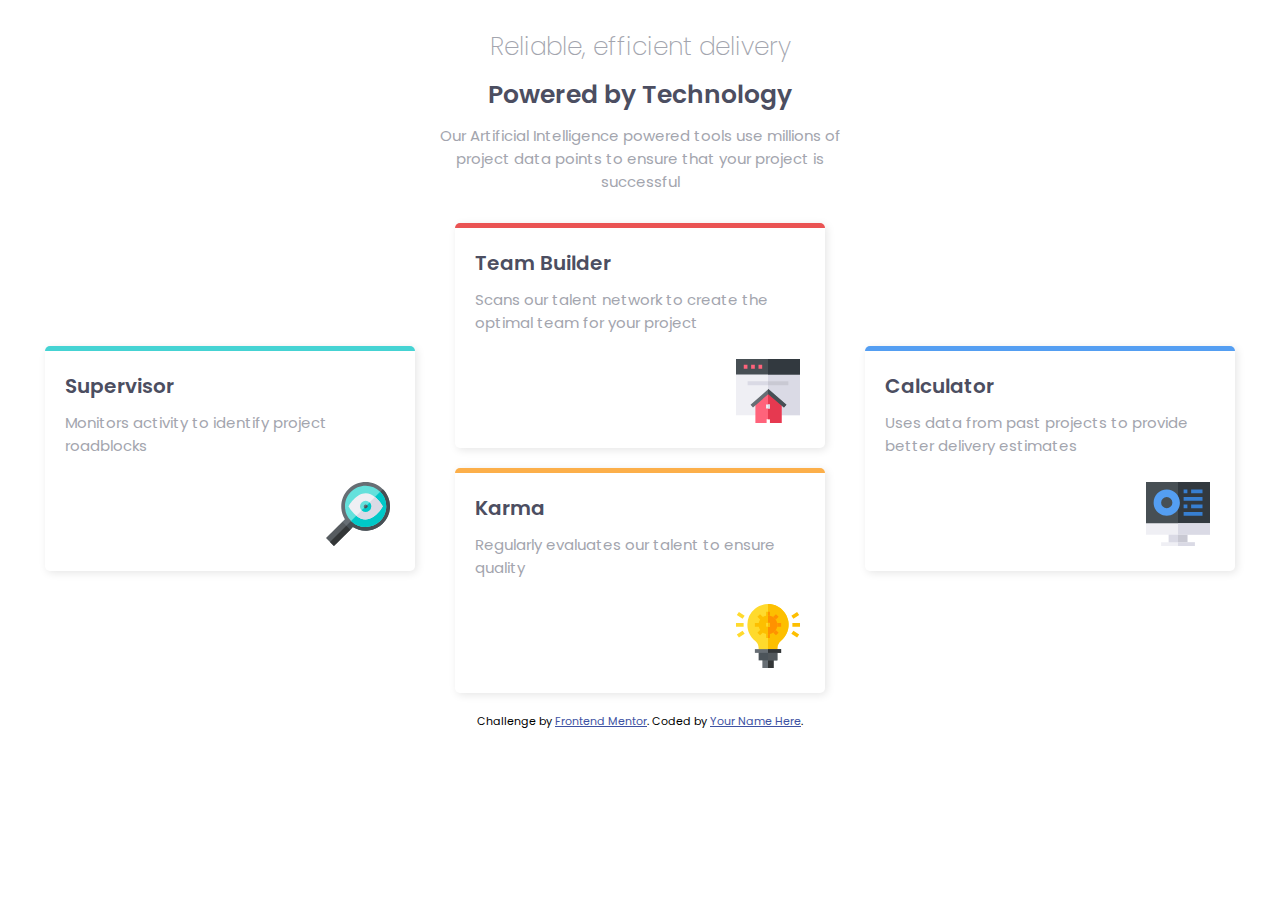
==== four-card/index.html @ f1f9d6de "frontend mentor" ====
<!DOCTYPE html>
<html lang="en">
<head>
  <meta charset="UTF-8">
  <meta name="viewport" content="width=device-width, initial-scale=1.0"> 

  <link rel="icon" type="image/png" sizes="32x32" href="./images/favicon-32x32.png">
  
  <title>Frontend Mentor | Four card feature section</title>
  <link rel="stylesheet" href="design.css">
  <link rel="preconnect" href="https://fonts.googleapis.com">
<link rel="preconnect" href="https://fonts.gstatic.com" crossorigin>
<link href="https://fonts.googleapis.com/css2?family=Poppins:wght@200;400;600&display=swap" rel="stylesheet">

</head>
<body>
  <section>
    <div class="intro">
      <p class="first">
        Reliable, efficient delivery
      </p>
      <p class="second">
        Powered by Technology
      </p>
      <p class="third">
        Our Artificial Intelligence powered tools use millions of project data points 
        to ensure that your project is successful
      </p>
     
    </div>
    <div class="all-cards">
      <div class="left-card">

        <p class="p1">Supervisor</p>
        <p class="p2">Monitors activity to identify project roadblocks</p>
        <svg xmlns="http://www.w3.org/2000/svg" width="64" height="64"><g fill="none"><path fill="#676E74" d="M56.842 7.158c-9.526-9.563-24.902-9.525-34.428 0-8.025 8.026-9.45 20.44-3.525 30.003l-2.513 2.55-1.356 6.144 4.214 4.214 5.093-2.408 2.512-2.55a24.254 24.254 0 0030.003-3.525c9.563-9.526 9.525-24.902 0-34.428z"/><path fill="#474F54" d="M24.327 47.661l2.512-2.55a24.254 24.254 0 0030.003-3.525c9.563-9.526 9.525-24.902 0-34.428l-40.26 40.26 2.652 2.651 5.093-2.408z"/><path fill="#64E1DC" d="M54.213 9.787a20.56 20.56 0 00-14.585-6.041C28.236 3.746 19 12.98 19 24.372a20.564 20.564 0 006.041 14.586 20.564 20.564 0 0014.586 6.04c11.392 0 20.626-9.234 20.626-20.626a20.56 20.56 0 00-6.041-14.585z"/><path fill="#00C8C8" d="M60.254 24.372a20.56 20.56 0 00-6.041-14.585l-29.17 29.17A20.564 20.564 0 0039.627 45c11.392 0 20.626-9.235 20.626-20.627z"/><path fill="#EFEFF4" d="M56.239 23.41c-.184-.307-2.98-4.914-7.281-8.368-2.63-2.113-5.822-3.796-9.33-3.796-9.242 0-16.314 11.669-16.61 12.165l-.576.961.575.961c.184.309 2.98 4.916 7.28 8.37 2.631 2.112 5.823 3.795 9.33 3.795 9.243 0 16.315-11.668 16.612-12.165l.574-.96-.574-.962z"/><path fill="#DADAE5" d="M56.239 25.333l.574-.96-.574-.962c-.184-.308-2.98-4.915-7.281-8.369l-18.66 18.66c2.63 2.113 5.822 3.796 9.33 3.796 9.242 0 16.314-11.668 16.61-12.165z"/><path fill="#64E1DC" d="M43.604 20.396a5.607 5.607 0 00-3.976-1.65 5.632 5.632 0 00-5.626 5.626c0 1.551.631 2.958 1.65 3.976a5.609 5.609 0 003.976 1.65 5.632 5.632 0 005.625-5.626c0-1.55-.63-2.957-1.649-3.976z"/><path fill="#00C8C8" d="M45.253 24.372c0-1.55-.63-2.957-1.649-3.976l-7.952 7.952a5.608 5.608 0 003.976 1.65 5.632 5.632 0 005.625-5.626z"/><path fill="#676E74" d="M40.954 23.046a1.876 1.876 0 10-1.326 3.2 1.876 1.876 0 001.326-3.2z"/><path fill="#474F54" d="M41.503 24.372c0-.517-.21-.986-.55-1.326l-2.65 2.652a1.876 1.876 0 003.2-1.326z"/><path fill="#575C60" d="M20.333 43.667l-3.957-3.957L0 56.049l3.975 3.976L7.951 64l16.376-16.339z"/><path fill="#333637" d="M24.327 47.661l-3.994-3.994L3.975 60.025 7.951 64z"/></g></svg>
      </div>
      <div class="middle-cards">
        <div class="middle-card-top">
     
          <p class="p1">Team Builder</p>
          <p class="p2">Scans our talent network to create the optimal team for your project</p>
          
          <svg xmlns="http://www.w3.org/2000/svg" width="64" height="64"><g fill="none"><path fill="#EFEFF4" d="M64 14.454v41.788H0V14.454l3.75-3.787h56.5z"/><path fill="#DADAE5" d="M64 14.454v41.788H32V10.667h28.25z"/><path fill="#474F54" d="M0 0h64v15.515H0z"/><path fill="#32393F" d="M32 0h32v15.515H32z"/><g fill="#FF637B"><path d="M7.758 5.818h3.685v3.879H7.758zM15.128 5.818h3.685v3.879h-3.685zM22.497 5.818h3.685v3.879h-3.685z"/></g><path fill="#FF637B" d="M45.576 42.245V64H34.355v-3.71h-3.74V64H19.394V42.245l11.37-9.275h3.105z"/><path fill="#DADAE5" d="M11.636 22.303h41.697v3.879H11.636z"/><path fill="#C9C9D3" d="M32 22.303h20.364v3.879H32z"/><path fill="#E63950" d="M45.576 42.245V64H33.939v-3.71H32V32.97h1.435z"/><path fill="#EFEFF4" d="M30.061 45.576h3.878v3.879h-3.878z"/><path fill="#DADAE5" d="M32 45.576h1.939v3.879H32z"/><path fill="#676E74" d="M50.424 45.779l-2.452 2.706-15.487-13.526-15.488 13.526-2.452-2.706 17.94-15.718z"/><path fill="#474F54" d="M32 30.061l18.424 15.718-2.518 2.706L32 34.959z"/></g></svg>
        </div>
        <div class="middle-card-bottom">
  
          <p class="p1">Karma </p>
          <p class="p2">
            Regularly evaluates our talent to ensure quality
          </p>  
          <svg xmlns="http://www.w3.org/2000/svg" width="64" height="64"><g fill="none"><path fill="#676E74" d="M26.375 52.625h11.25V64h-11.25z"/><path fill="#333637" d="M32 52.625h5.625V64H32z"/><path fill="#4C545A" d="M22.625 47h18.75v9.375h-18.75z"/><path fill="#52585C" d="M32 47h9.375v9.375H32z"/><path fill="#FFDA2D" d="M45.012 36.725c-2.325 1.913-3.637 4.612-3.637 7.425V47h-18.75v-2.85c0-2.85-1.238-5.512-3.3-7.125-5.062-3.938-7.95-9.862-7.95-16.275a20.585 20.585 0 017.613-16.013C22.7 1.737 27.238 0 32 0c1.462 0 2.962.15 4.425.45 8.1 1.688 14.475 8.45 15.9 16.663 1.275 7.5-1.425 14.85-7.313 19.612z"/><path fill="#FDBF00" d="M45.012 36.725c-2.325 1.913-3.637 4.612-3.637 7.425V47H32V0c1.462 0 2.962.15 4.425.45 8.1 1.688 14.475 8.45 15.9 16.663 1.275 7.5-1.425 14.85-7.313 19.612z"/><path fill="#676E74" d="M18.875 45.125h26.25v3.75h-26.25z"/><path fill="#FF9100" d="M39.956 10.143l2.651 2.651-3.979 3.978-2.651-2.651z"/><path fill="#FDBF00" d="M25.372 24.727l2.651 2.651-3.979 3.979-2.651-2.651zM30.125 28.25h3.75v5.625h-3.75z"/><path fill="#FF9100" d="M38.628 24.727l3.979 3.979-2.651 2.651-3.979-3.979zM39.5 18.875h5.625v3.75H39.5z"/><path fill="#FDBF00" d="M24.044 10.143l3.979 3.979-2.651 2.65-3.979-3.978zM18.875 18.875H24.5v3.75h-5.625zM30.125 7.625h3.75v5.625h-3.75z"/><g fill="#FFDA2D"><path d="M0 18.875h7.625v3.75H0zM6.585 14.81l-5.75-3.75 2.08-3.12 5.75 3.75zM2.915 33.56l-2.08-3.12 5.75-3.75 2.08 3.12z"/></g><path fill="#FDBF00" d="M56.375 18.875H64v3.75h-7.625zM61.085 33.56l-5.75-3.75 2.08-3.12 5.75 3.75zM57.415 14.81l-2.08-3.12 5.75-3.75 2.08 3.12z"/><path fill="#FF9100" d="M32 7.625h1.875v5.625H32zM32 28.25h1.875v5.625H32z"/><path fill="#333637" d="M32 45.125h13.125v3.75H32z"/><path fill="#FDBF00" d="M32 11.375c-5.175 0-9.375 4.2-9.375 9.375s4.2 9.375 9.375 9.375 9.375-4.2 9.375-9.375-4.2-9.375-9.375-9.375z"/><path fill="#FF9100" d="M32 30.125v-18.75c5.175 0 9.375 4.2 9.375 9.375s-4.2 9.375-9.375 9.375z"/><path fill="#FFDA2D" d="M30.125 18.875h3.75v3.75h-3.75z"/><path fill="#FDBF00" d="M32 18.875h1.875v3.75H32z"/></g></svg>
        </div>
      </div>
      <div class="right-card">
        <p class="p1">Calculator</p>
        <p class="p2">Uses data from past projects to provide better delivery estimates</p>
        <svg xmlns="http://www.w3.org/2000/svg" width="64" height="64"><g fill="none"><path fill="#474F54" d="M64 0v41.25l-3.75 3.875H3.75L0 41.25V0z"/><path fill="#32393F" d="M64 0v41.25l-3.75 3.875H32V0z"/><path fill="#DADAE5" d="M22.625 50.875h18.75v11.25h-18.75z"/><path fill="#C9C9D3" d="M32 50.875h9.375v11.25H32z"/><path fill="#EFEFF4" d="M0 41.25h64v11.5H0z"/><path fill="#DADAE5" d="M32 41.25h32v11.5H32z"/><path fill="#EFEFF4" d="M15.125 60.25h33.75V64h-33.75z"/><path fill="#DADAE5" d="M32 60.25h16.875V64H32z"/><path fill="#549EF2" d="M20.75 7.5c-7.236 0-13.125 5.889-13.125 13.125S13.514 33.75 20.75 33.75s13.125-5.889 13.125-13.125S27.986 7.5 20.75 7.5zm0 18.75a5.631 5.631 0 01-5.625-5.625A5.631 5.631 0 0120.75 15a5.631 5.631 0 015.625 5.625 5.631 5.631 0 01-5.625 5.625z"/><g fill="#377FD2"><path d="M45.125 7.5H56.5v3.75H45.125zM37.625 7.5h3.75v3.75h-3.75zM45.125 22.5H56.5v3.75H45.125zM37.625 22.5h3.75v3.75h-3.75zM37.625 15H56.5v3.75H37.625zM37.625 30H56.5v3.75H37.625z"/></g></g></svg>
      </div>
    </div>
  
  </section>
  
 

  
  <footer>
    <p class="attribution">
      Challenge by <a href="https://www.frontendmentor.io?ref=challenge" target="_blank">Frontend Mentor</a>. 
      Coded by <a href="#">Your Name Here</a>.
    </p>
  </footer>
</body>
</html>
---- four-card/design.css ----
.attribution { font-size: 11px; text-align: center; }
.attribution a { color: hsl(228, 45%, 44%); }
section{
    display: grid;
    justify-content: center;
}
p{
    margin: 0;
    
}
body{
    font-family: 'Poppins', sans-serif;
    padding-top: 20px;
}

.intro{
    padding-bottom: 10px;
    display: grid;
    justify-content: center;
}
.intro p{
    text-align: center;
}

.first{
    font-weight: 200;
    font-size: 25px;
    color: hsl(229, 6%, 66%);
    padding-bottom: 10px;
}
.second{
    font-weight: 600;
    font-size: 25px;
    color: hsl(234, 12%, 34%);
    padding-bottom: 10px;
}

.third{
    font-weight: 400;
    font-size: 15px;
    color: hsl(229, 6%, 66%);
    width: 450px;
}


.all-cards{
    display: flex;
    align-items: center;
}

.left-card,
.right-card,
.middle-card-top,
.middle-card-bottom {
    box-shadow: 2px 2px 8px rgb(230, 230, 230);
    margin: 20px;
    padding-top: 15px;
    position: relative;
}

.all-cards svg{
    position: absolute;
    bottom: 25px;
    right: 25px;
}

.colored-line{
    height: 4px;
    background-color: hsl(229, 27%, 61%);
    width: 370px;
    position: absolute;
    top: 0;
    left: 0;
}

.left-card{
    height: 180px;
    width: 330px;
    padding: 20px;
    border-radius: 5px;
    border-top: hsl(180, 62%, 55%) solid 5px;

}
.middle-card-top,
.middle-card-bottom{
    height: 180px;
    width: 330px;
    padding: 20px;
    border-radius: 5px;

}
.right-card{
    height: 180px;
    width: 330px;
    padding: 20px;
    border-radius: 5px;
    border-top: hsl(212, 86%, 64%) solid 5px;

}
.middle-card-top{
    border-top: hsl(0, 78%, 62%) solid 5px;
}
.middle-card-bottom{
    border-top: hsl(34, 97%, 64%) solid 5px;
}


.all-cards .middle-cards {
    box-shadow:none;
    padding: 0;
}

.p1{
    font-weight: 600;
    font-size: 20px;
    color: hsl(234, 12%, 34%);
    padding-bottom: 10px;
}

.p2{
    font-weight: 400;
    font-size: 15px;
    color: hsl(229, 6%, 66%);
}

@media  (max-width: 550px) {
  .all-cards{
      display: grid;
      justify-content: space-around;
  }
}
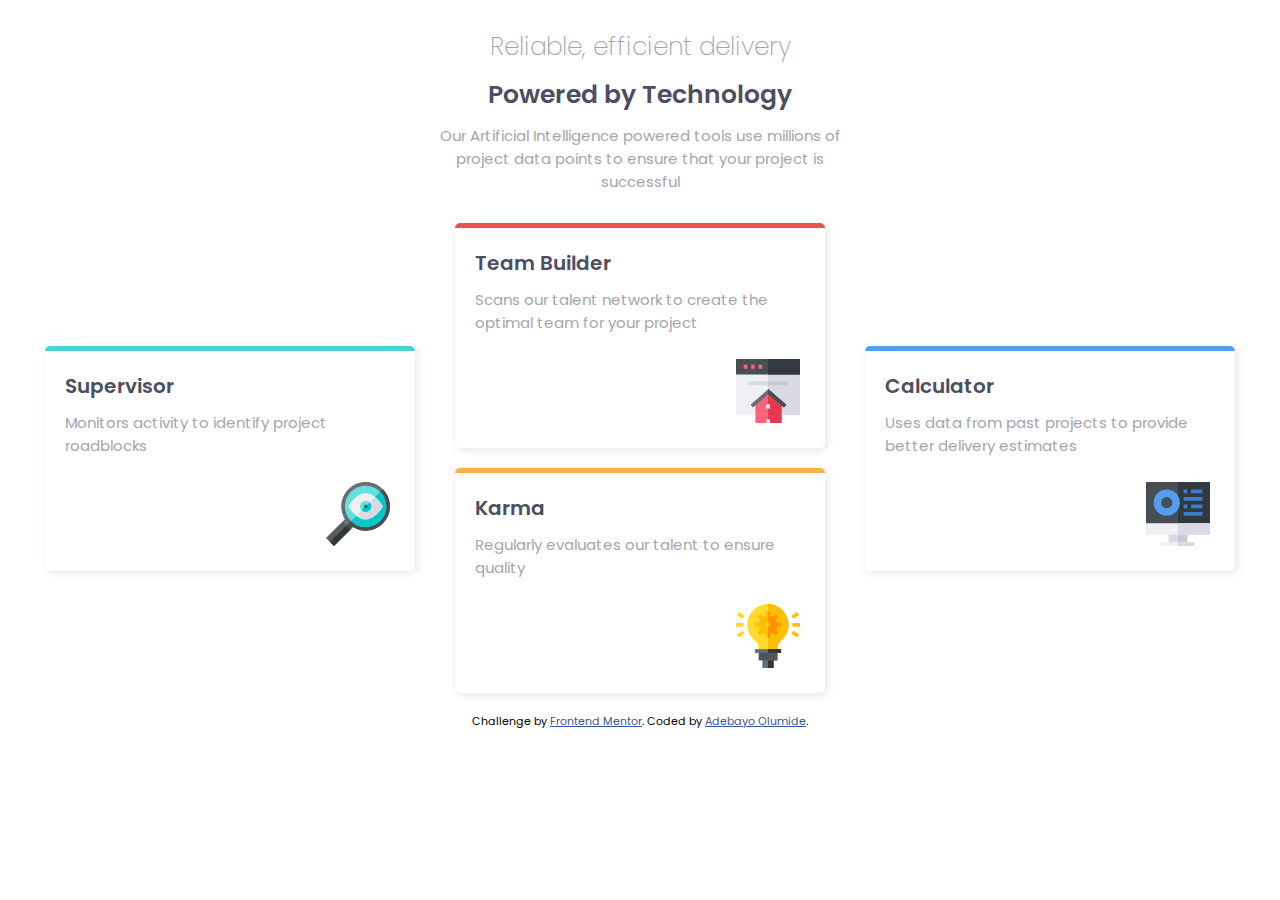
==== commit f3e68c39: "Update index.html" ====
--- a/four-card/index.html
+++ b/four-card/index.html
@@ -67,7 +67,7 @@
   <footer>
     <p class="attribution">
       Challenge by <a href="https://www.frontendmentor.io?ref=challenge" target="_blank">Frontend Mentor</a>. 
-      Coded by <a href="#">Your Name Here</a>.
+      Coded by <a href="https://github.com/olumidee">Adebayo Olumide</a>.
     </p>
   </footer>
 </body>
--- a/four-card/design.css
+++ b/four-card/design.css
@@ -128,4 +128,8 @@
       display: grid;
       justify-content: space-around;
   }
+
+  .third{
+    width: 400px;
+}
 }